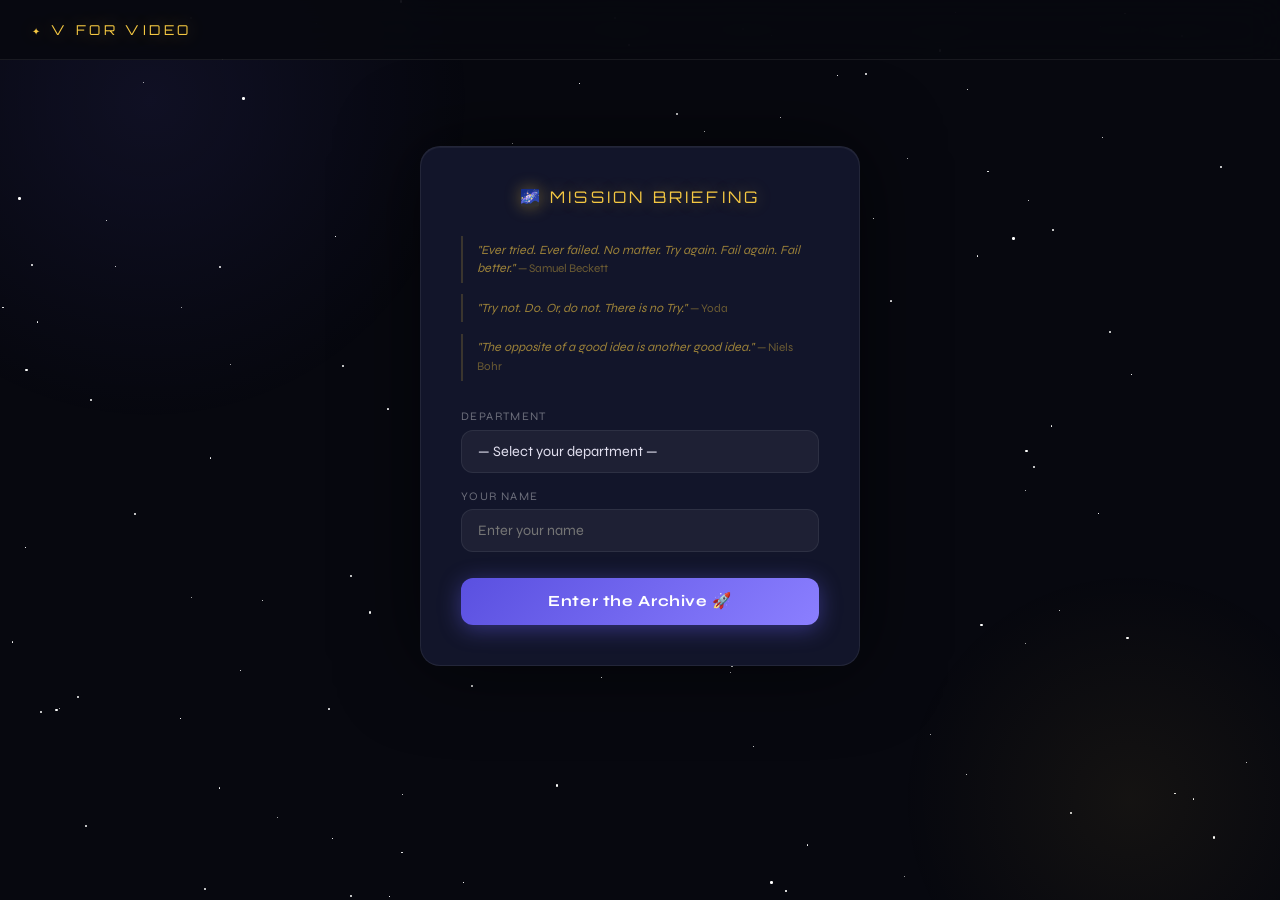
==== library.html @ 7c53928f "Add files via upload" ====
<!DOCTYPE html>
<html lang="en">
<head>
  <meta charset="UTF-8" />
  <meta name="viewport" content="width=device-width, initial-scale=1.0, viewport-fit=cover"/>
  <title>V for Video 🌌 — Archive</title>
  <link rel="preconnect" href="https://fonts.googleapis.com">
  <link rel="stylesheet" href="https://fonts.googleapis.com/css2?family=Orbitron:wght@500;800&family=Syne:wght@400;600;700&display=swap">
  <link rel="stylesheet" href="shared.css">
  <style>
    /* Category filter bar */
    .cat-bar {
      display: flex; align-items: center; gap: .8rem;
      margin-bottom: 2rem; position: relative; flex-wrap: wrap;
    }
    .cat-menu-btn {
      display: inline-flex; align-items: center; gap: .55rem;
      padding: .55rem 1.1rem;
      border: 1px solid var(--border); border-radius: 99px;
      background: rgba(255,255,255,.04);
      color: var(--text); font-family: var(--font-body); font-size: .85rem;
      cursor: pointer; transition: all .2s;
    }
    .cat-menu-btn:hover, .cat-menu-btn.active {
      border-color: var(--gold); color: var(--gold); background: var(--gold-dim);
    }
    .cat-menu-btn .arrow { font-size: .65rem; transition: transform .2s; display: inline-block; }
    .cat-menu-btn.open .arrow { transform: rotate(180deg); }
    .cat-active-label { font-size: .8rem; color: var(--muted); }
    .cat-active-label span { color: var(--gold); font-weight: 600; }

    .cat-dropdown {
      display: none; position: absolute; top: calc(100% + 8px); left: 0;
      min-width: 200px; z-index: 50;
      background: #1a1c35; border: 1px solid var(--border);
      border-radius: var(--r); padding: .5rem;
      box-shadow: 0 16px 40px rgba(0,0,0,.6);
      animation: dropIn .18s ease forwards;
      max-height: 60vh; overflow-y: auto;
    }
    .cat-dropdown.open { display: block; }
    @keyframes dropIn {
      from { opacity:0; transform:translateY(-6px); }
      to   { opacity:1; transform:translateY(0); }
    }
    .cat-option {
      padding: .55rem .9rem; border-radius: 8px;
      font-family: var(--font-body); font-size: .85rem;
      color: var(--muted); cursor: pointer; transition: all .15s;
    }
    .cat-option:hover { background: rgba(255,255,255,.06); color: var(--text); }
    .cat-option.active { color: var(--gold); background: var(--gold-dim); font-weight: 600; }

    /* Stats bar */
    .stats-bar {
      display: flex; align-items: center; gap: 1.5rem;
      margin-bottom: 1.5rem; flex-wrap: wrap;
    }
    .stat-pill {
      display: flex; align-items: center; gap: .5rem;
      background: var(--card); border: 1px solid var(--border);
      border-radius: 99px; padding: .45rem 1rem;
      font-size: .8rem; color: var(--muted);
    }
    .stat-pill strong { color: var(--text); font-weight: 700; }
    .stat-pill.gold strong { color: var(--gold); }
    .stat-pill.green strong { color: var(--green); }

    /* Video grid */
    .video-grid {
      display: grid;
      grid-template-columns: repeat(auto-fill, minmax(270px, 1fr));
      gap: 1.2rem;
    }
    @media (max-width: 600px) {
      .video-grid { grid-template-columns: 1fr 1fr; gap: .8rem; }
    }
    @media (max-width: 380px) {
      .video-grid { grid-template-columns: 1fr; }
    }

    /* Video card */
    .vid-card {
      background: var(--card); border: 1px solid var(--border);
      border-radius: var(--r); overflow: hidden;
      transition: transform .22s, box-shadow .22s, border-color .22s;
      animation: fadeInUp .4s both;
      animation-delay: calc(var(--i) * 0.04s);
      text-decoration: none; display: block; color: inherit;
    }
    .vid-card:hover {
      transform: translateY(-5px);
      border-color: rgba(108,99,255,.5);
      box-shadow: 0 12px 40px rgba(0,0,0,.5), 0 0 0 1px rgba(108,99,255,.2);
    }
    @media (hover: none) {
      /* No hover lift on touch devices — avoids sticky hover states */
      .vid-card:hover { transform: none; box-shadow: none; border-color: var(--border); }
      .vid-card:active { opacity: .85; }
    }
    @keyframes fadeInUp {
      from { opacity:0; transform:translateY(18px); }
      to   { opacity:1; transform:translateY(0); }
    }

    .thumb-wrap {
      position: relative; width: 100%; aspect-ratio: 16/9;
      overflow: hidden; background: #0b0d1c;
    }
    .thumb-wrap img {
      width:100%; height:100%; object-fit:cover; display:block;
      transition: transform .4s ease;
    }
    .vid-card:hover .thumb-wrap img { transform: scale(1.05); }
    @media (hover: none) { .vid-card:hover .thumb-wrap img { transform: none; } }

    .play-overlay {
      position: absolute; inset: 0;
      display: flex; align-items: center; justify-content: center;
      background: rgba(0,0,0,.35); opacity: 0; transition: opacity .22s;
    }
    .vid-card:hover .play-overlay { opacity: 1; }
    @media (hover: none) { .play-overlay { opacity: 1; background: rgba(0,0,0,.18); } }

    .play-icon {
      width: 48px; height: 48px; background: rgba(245,200,66,.92);
      border-radius: 50%; display: flex; align-items: center; justify-content: center;
      box-shadow: 0 0 24px rgba(245,200,66,.5); transform: scale(.85); transition: transform .2s;
    }
    .vid-card:hover .play-icon { transform: scale(1); }
    @media (hover: none) { .play-icon { transform: scale(.75); } }
    .play-icon svg { margin-left: 3px; }

    .completed-badge {
      position: absolute; top: 8px; right: 8px;
      background: var(--green); color: #04200e;
      font-size: .65rem; font-weight: 700; letter-spacing: .08em;
      padding: .22rem .55rem; border-radius: 99px; display: none;
    }
    .vid-card.completed .completed-badge { display: block; }

    .thumb-progress {
      position: absolute; bottom: 0; left: 0; right: 0;
      height: 4px; background: rgba(255,255,255,.12);
    }
    .thumb-progress-fill {
      height: 100%; background: var(--gold); transition: width .5s ease; width: 0%;
    }
    .vid-card.completed .thumb-progress-fill { background: var(--green); }

    .vid-info { padding: .9rem 1rem; }
    @media (max-width: 600px) { .vid-info { padding: .65rem .75rem; } }
    .vid-title {
      font-size: .9rem; font-weight: 600; color: var(--text);
      line-height: 1.4; margin-bottom: .35rem;
      display: -webkit-box; -webkit-line-clamp: 2;
      -webkit-box-orient: vertical; overflow: hidden;
    }
    @media (max-width: 600px) { .vid-title { font-size: .78rem; } }
    .vid-meta {
      font-size: .75rem; color: var(--muted);
      display: flex; align-items: center; gap: .5rem; flex-wrap: wrap;
    }
    @media (max-width: 600px) { .vid-meta { font-size: .68rem; } }
    .vid-meta .dot { width:3px; height:3px; border-radius:50%; background:var(--muted); flex-shrink:0; }

    /* Empty state */
    .empty-state {
      text-align: center; padding: 4rem 2rem;
      color: var(--muted); font-size: .95rem;
    }
    .empty-state .emoji { font-size: 3rem; display: block; margin-bottom: 1rem; }

    /* Skeleton loader */
    .skeleton-grid {
      display: grid;
      grid-template-columns: repeat(auto-fill, minmax(270px, 1fr));
      gap: 1.2rem;
    }
    @media (max-width: 600px) { .skeleton-grid { grid-template-columns: 1fr 1fr; gap: .8rem; } }
    .skeleton-card {
      background: var(--card); border: 1px solid var(--border);
      border-radius: var(--r); overflow: hidden;
    }
    .skeleton-thumb { width:100%; aspect-ratio:16/9; background: linear-gradient(90deg, #12152a 25%, #1c2040 50%, #12152a 75%); background-size: 200% 100%; animation: shimmer 1.4s infinite; }
    .skeleton-body { padding: .9rem 1rem; }
    .skeleton-line { height: 12px; border-radius: 6px; background: linear-gradient(90deg, #12152a 25%, #1c2040 50%, #12152a 75%); background-size: 200% 100%; animation: shimmer 1.4s infinite; margin-bottom: .5rem; }
    .skeleton-line.short { width: 60%; }
    @keyframes shimmer { to { background-position: -200% 0; } }
  </style>
</head>
<body>
<div id="stars"></div>

<nav>
  <a href="library.html" class="logo">✦ V FOR VIDEO</a>
  <div style="position:relative;" id="menuWrap">
    <button class="menu-btn" id="menuBtn" aria-label="Menu" aria-expanded="false">
      <svg width="18" height="14" viewBox="0 0 18 14" fill="none">
        <rect width="18" height="2" rx="1" fill="rgba(245,200,66,0.85)"/>
        <rect y="6" width="12" height="2" rx="1" fill="rgba(245,200,66,0.85)"/>
        <rect y="12" width="16" height="2" rx="1" fill="rgba(245,200,66,0.85)"/>
      </svg>
    </button>
    <div class="menu-dropdown" id="menuDropdown">
      <div class="menu-dropdown-header">Logged in as</div>
      <div class="menu-user-name" id="menuName">—</div>
      <div class="menu-user-dept" id="menuDept">—</div>
      <button class="menu-logout" id="logoutBtn">⏻ Log out</button>
    </div>
  </div>
</nav>

<div class="wrap">
  <div class="section-eyebrow">VIDEO ARCHIVE</div>

  <div class="stats-bar" id="statsBar" style="display:none">
    <div class="stat-pill gold"><span>📼</span> <strong id="statTotal">0</strong> videos</div>
    <div class="stat-pill green"><span>✅</span> <strong id="statDone">0</strong> completed</div>
    <div class="stat-pill"><span>🔥</span> <strong id="statPct">0%</strong> done</div>
  </div>

  <div class="cat-bar" id="catBar" style="display:none">
    <button class="cat-menu-btn" id="catMenuBtn">
      ☰ Filter Category <span class="arrow">▼</span>
    </button>
    <div class="cat-dropdown" id="catDropdown"></div>
    <span class="cat-active-label">Showing: <span id="catActiveLabel">All</span></span>
  </div>

  <!-- Skeleton while loading -->
  <div class="skeleton-grid" id="skeletonGrid">
    <div class="skeleton-card"><div class="skeleton-thumb"></div><div class="skeleton-body"><div class="skeleton-line"></div><div class="skeleton-line short"></div></div></div>
    <div class="skeleton-card"><div class="skeleton-thumb"></div><div class="skeleton-body"><div class="skeleton-line"></div><div class="skeleton-line short"></div></div></div>
    <div class="skeleton-card"><div class="skeleton-thumb"></div><div class="skeleton-body"><div class="skeleton-line"></div><div class="skeleton-line short"></div></div></div>
    <div class="skeleton-card"><div class="skeleton-thumb"></div><div class="skeleton-body"><div class="skeleton-line"></div><div class="skeleton-line short"></div></div></div>
    <div class="skeleton-card"><div class="skeleton-thumb"></div><div class="skeleton-body"><div class="skeleton-line"></div><div class="skeleton-line short"></div></div></div>
    <div class="skeleton-card"><div class="skeleton-thumb"></div><div class="skeleton-body"><div class="skeleton-line"></div><div class="skeleton-line short"></div></div></div>
  </div>

  <div class="video-grid" id="videoGrid"></div>
</div>

<div class="toast" id="toast"></div>

<script type="module">
  import { initStars, initNav, requireAuth, fetchData, getProgress, getCompleted, toUrlId, extractYtId, escHtml } from './shared.js';

  initStars();
  const auth = requireAuth();
  if (!auth) throw new Error('Not authenticated');
  initNav(auth);

  // Logout
  document.getElementById('logoutBtn').addEventListener('click', () => {
    try { localStorage.removeItem('vfv_name'); localStorage.removeItem('vfv_dept'); } catch {}
    window.location.href = 'index.html';
  });

  let quizData = [];
  let activeCategory = 'all';
  let completedSet = getCompleted();
  let watchedMap = getProgress();

  // Category dropdown state
  const catMenuBtn = document.getElementById('catMenuBtn');
  const catDropdown = document.getElementById('catDropdown');

  function closeCat() {
    catDropdown.classList.remove('open');
    catMenuBtn.classList.remove('open');
  }
  catMenuBtn.addEventListener('click', (e) => {
    e.stopPropagation();
    const open = catDropdown.classList.toggle('open');
    catMenuBtn.classList.toggle('open', open);
  });
  document.addEventListener('click', closeCat);
  catDropdown.addEventListener('click', (e) => e.stopPropagation());

  function buildCategories() {
    const cats = ['all', ...new Set(quizData.map(q => q.category))];
    catDropdown.innerHTML = '';
    cats.forEach(cat => {
      const opt = document.createElement('div');
      opt.className = 'cat-option' + (cat === activeCategory ? ' active' : '');
      opt.textContent = cat === 'all' ? '⭐ All' : cat;
      opt.addEventListener('click', () => {
        activeCategory = cat;
        document.getElementById('catActiveLabel').textContent = cat === 'all' ? 'All' : cat;
        catDropdown.querySelectorAll('.cat-option').forEach(o => o.classList.remove('active'));
        opt.classList.add('active');
        closeCat();
        renderGrid();
      });
      catDropdown.appendChild(opt);
    });
  }

  function updateStats() {
    const total = quizData.length;
    const done = completedSet.size;
    const pct = total > 0 ? Math.round((done / total) * 100) : 0;
    document.getElementById('statTotal').textContent = total;
    document.getElementById('statDone').textContent = done;
    document.getElementById('statPct').textContent = pct + '%';
    document.getElementById('statsBar').style.display = '';
  }

  function renderGrid() {
    const grid = document.getElementById('videoGrid');
    const filtered = activeCategory === 'all'
      ? quizData
      : quizData.filter(q => q.category === activeCategory);

    grid.innerHTML = '';

    if (filtered.length === 0) {
      grid.innerHTML = '<div class="empty-state"><span class="emoji">🎬</span>No videos in this category yet.</div>';
      return;
    }

    filtered.forEach((vid, i) => {
      const ytId = extractYtId(vid.video);
      const watched = watchedMap[vid.questId] || 0;
      const pct = vid.watchTarget > 0 ? Math.min((watched / vid.watchTarget) * 100, 100) : 0;
      const done = completedSet.has(String(vid.questId));
      const urlId = toUrlId(vid.questId);

      const card = document.createElement('a');
      card.className = 'vid-card' + (done ? ' completed' : '');
      card.href = `video.html?id=${encodeURIComponent(urlId)}`;
      card.style.setProperty('--i', i);
      // Prefetch on hover (desktop) for snappier navigation
      card.addEventListener('mouseenter', () => {
        const link = document.createElement('link');
        link.rel = 'prefetch'; link.href = card.href;
        document.head.appendChild(link);
      }, { once: true });

      card.innerHTML = `
        <div class="thumb-wrap">
          <img
            src="https://img.youtube.com/vi/${escHtml(ytId)}/hqdefault.jpg"
            alt="${escHtml(vid.title)}"
            loading="lazy"
            onerror="this.src='https://img.youtube.com/vi/${escHtml(ytId)}/mqdefault.jpg'"
          >
          <div class="play-overlay">
            <div class="play-icon">
              <svg width="18" height="20" viewBox="0 0 18 20" fill="none">
                <path d="M1 1L17 10L1 19V1Z" fill="#07080f"/>
              </svg>
            </div>
          </div>
          <div class="completed-badge">✓ WATCHED</div>
          <div class="thumb-progress">
            <div class="thumb-progress-fill" style="width:${pct}%"></div>
          </div>
        </div>
        <div class="vid-info">
          <div class="vid-title">${escHtml(vid.title)}</div>
          <div class="vid-meta">
            <span>${escHtml(vid.category)}</span>
            <span class="dot"></span>
            <span>⏱ ${vid.watchTarget}s required</span>
          </div>
        </div>`;

      grid.appendChild(card);
    });
  }

  // Init
  (async () => {
    try {
      quizData = await fetchData();
      document.getElementById('skeletonGrid').style.display = 'none';
      document.getElementById('catBar').style.display = '';
      buildCategories();
      updateStats();
      renderGrid();
    } catch (e) {
      document.getElementById('skeletonGrid').style.display = 'none';
      document.getElementById('videoGrid').innerHTML =
        '<div class="empty-state"><span class="emoji">⚠️</span>Failed to load videos. Please refresh.</div>';
    }
  })();

  // Listen for storage changes from video page (progress updates)
  window.addEventListener('storage', (e) => {
    if (e.key === 'vfv_progress') {
      watchedMap = JSON.parse(e.newValue || '{}');
      renderGrid();
    }
    if (e.key === 'vfv_completed') {
      completedSet = new Set(JSON.parse(e.newValue || '[]'));
      updateStats();
      renderGrid();
    }
  });
</script>
</body>
</html>
---- shared.css ----
/* shared.css — V for Video global styles */
:root {
  --bg: #07080f;
  --surface: #0e1020;
  --card: #12152a;
  --border: rgba(255,255,255,0.07);
  --gold: #f5c842;
  --gold-dim: rgba(245,200,66,0.18);
  --accent: #6c63ff;
  --accent-soft: rgba(108,99,255,0.2);
  --text: #e2e0f0;
  --muted: rgba(255,255,255,0.38);
  --green: #23d18b;
  --r: 12px;
  --font-head: 'Orbitron', monospace;
  --font-body: 'Syne', sans-serif;
}
*, *::before, *::after { box-sizing: border-box; margin: 0; padding: 0; }

body {
  font-family: var(--font-body);
  background: var(--bg);
  color: var(--text);
  min-height: 100vh;
  overflow-x: hidden;
}

/* Stars */
#stars { position: fixed; inset: 0; z-index: 0; pointer-events: none; }
.star {
  position: absolute; border-radius: 50%; background: #fff;
  animation: tw var(--d,3s) ease-in-out infinite var(--dl,0s);
}
@keyframes tw {
  0%,100% { opacity: var(--lo,.05); }
  50%      { opacity: var(--hi,.7); }
}
body::before {
  content:''; position:fixed; width:700px; height:700px;
  background: radial-gradient(circle, rgba(108,99,255,.09) 0%, transparent 65%);
  top:-250px; left:-200px; border-radius:50%; pointer-events:none; z-index:0;
}
body::after {
  content:''; position:fixed; width:500px; height:500px;
  background: radial-gradient(circle, rgba(245,200,66,.06) 0%, transparent 65%);
  bottom:-150px; right:-100px; border-radius:50%; pointer-events:none; z-index:0;
}

/* Nav */
nav {
  position: sticky; top: 0; z-index: 100;
  background: rgba(7,8,15,.88);
  backdrop-filter: blur(18px);
  border-bottom: 1px solid var(--border);
  padding: 0 2rem;
  height: 60px;
  display: flex; align-items: center; justify-content: space-between;
}
.logo {
  font-family: var(--font-head);
  font-size: .85rem;
  letter-spacing: .25em;
  color: var(--gold);
  text-shadow: 0 0 18px rgba(245,200,66,.45);
  text-decoration: none;
}
@media (max-width: 480px) {
  nav { padding: 0 1rem; }
  .logo { font-size: .72rem; letter-spacing: .15em; }
}

/* Menu button */
.menu-btn {
  display: none;
  align-items: center; justify-content: center;
  width: 40px; height: 40px;
  background: rgba(255,255,255,.05);
  border: 1px solid var(--border);
  border-radius: 10px;
  cursor: pointer;
  transition: all .2s;
  position: relative;
}
.menu-btn:hover { border-color: var(--gold); background: var(--gold-dim); }
.menu-btn svg { transition: transform .2s; }
.menu-btn.open svg { transform: rotate(90deg); }

.menu-dropdown {
  display: none;
  position: absolute;
  top: calc(100% + 8px);
  right: 0;
  min-width: 200px;
  background: #1a1c35;
  border: 1px solid var(--border);
  border-radius: var(--r);
  padding: .6rem;
  box-shadow: 0 16px 40px rgba(0,0,0,.6);
  animation: dropIn .18s ease forwards;
}
.menu-dropdown.open { display: block; }
@keyframes dropIn {
  from { opacity:0; transform:translateY(-6px); }
  to   { opacity:1; transform:translateY(0); }
}
.menu-dropdown-header {
  padding: .5rem .75rem .4rem;
  font-size: .7rem;
  letter-spacing: .12em;
  text-transform: uppercase;
  color: var(--muted);
  border-bottom: 1px solid var(--border);
  margin-bottom: .4rem;
}
.menu-user-name { padding: .45rem .75rem; font-size: .88rem; font-weight: 600; color: var(--text); }
.menu-user-dept { padding: .2rem .75rem .5rem; font-size: .78rem; color: var(--gold); }
.menu-logout {
  display: block; width: 100%; padding: .55rem .75rem;
  margin-top: .3rem; border-top: 1px solid var(--border);
  background: none; border-left: none; border-right: none; border-bottom: none;
  color: var(--muted); font-family: var(--font-body); font-size: .82rem;
  cursor: pointer; text-align: left; border-radius: 8px;
  transition: all .15s;
}
.menu-logout:hover { background: rgba(255,60,60,.12); color: #ff6b6b; }

/* Wrap */
.wrap {
  position: relative; z-index: 1;
  max-width: 1280px;
  margin: 0 auto;
  padding: 2rem 1.5rem 5rem;
}
@media (max-width: 480px) { .wrap { padding: 1.25rem 1rem 4rem; } }

/* Common components */
.section-eyebrow {
  font-family: var(--font-head); font-size: .7rem; letter-spacing: .22em;
  color: var(--gold); margin-bottom: 1.2rem;
  display: flex; align-items: center; gap: .7rem;
}
.section-eyebrow::after { content:''; flex:1; height:1px; background:var(--border); }

.back-btn {
  display: inline-flex; align-items: center; gap: .4rem;
  padding: .5rem 1rem; background: rgba(255,255,255,.06);
  border: 1px solid var(--border); border-radius: 99px;
  color: var(--muted); font-family: var(--font-body); font-size: .82rem;
  cursor: pointer; transition: all .2s; text-decoration: none;
}
.back-btn:hover { color: var(--gold); border-color: var(--gold); background: var(--gold-dim); }

.spinner {
  display: inline-block; width: 14px; height: 14px;
  border: 2px solid rgba(255,255,255,.2); border-top-color: #fff;
  border-radius: 50%; animation: spin .6s linear infinite;
  vertical-align: middle; margin-right: .4rem;
}
@keyframes spin { to { transform: rotate(360deg); } }

/* Field styles */
.field-label {
  display: block;
  font-size: .72rem; letter-spacing: .12em; text-transform: uppercase;
  color: var(--muted); margin-bottom: .4rem; margin-top: 1rem;
}
select, input[type=text] {
  width: 100%; padding: .75rem 1rem;
  background: rgba(255,255,255,.05);
  border: 1px solid var(--border);
  border-radius: var(--r);
  color: var(--text); font-family: var(--font-body); font-size: .9rem;
  outline: none; transition: border-color .2s, box-shadow .2s; appearance: none;
}
select:focus, input:focus {
  border-color: var(--accent); box-shadow: 0 0 0 3px var(--accent-soft);
}
select option { background: #1a1b30; }

/* Toast notifications */
.toast {
  position: fixed; bottom: 1.5rem; left: 50%; transform: translateX(-50%) translateY(20px);
  background: #1a1c35; border: 1px solid var(--border);
  border-radius: 99px; padding: .6rem 1.2rem;
  font-size: .84rem; color: var(--text);
  box-shadow: 0 8px 32px rgba(0,0,0,.5);
  opacity: 0; transition: all .3s; z-index: 999; white-space: nowrap;
  pointer-events: none;
}
.toast.show { opacity: 1; transform: translateX(-50%) translateY(0); }
.toast.success { border-color: var(--green); color: var(--green); }
.toast.error { border-color: #ff6b6b; color: #ff6b6b; }
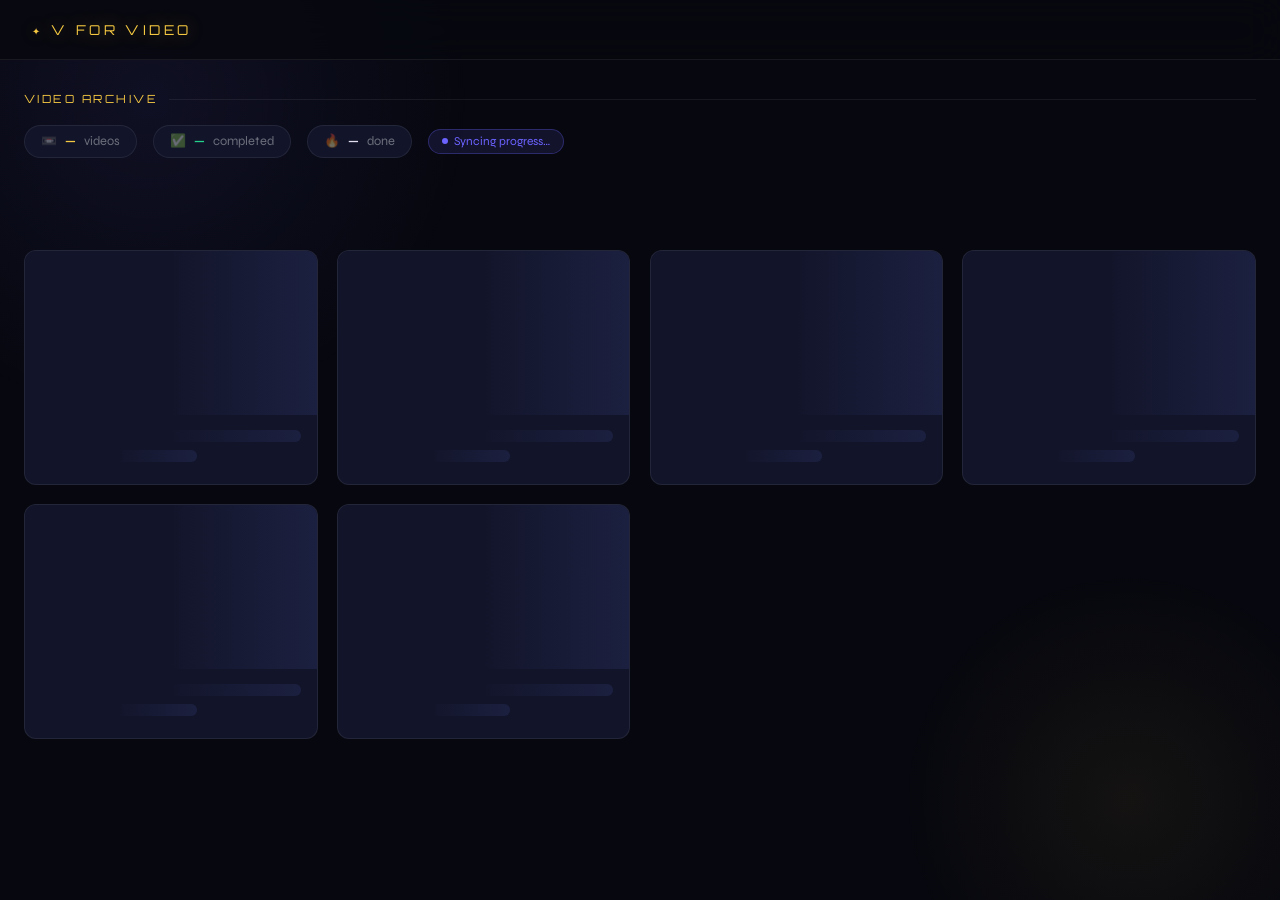
==== commit 830cefed: "Update library.html" ====
--- a/library.html
+++ b/library.html
@@ -8,7 +8,7 @@
   <link rel="stylesheet" href="https://fonts.googleapis.com/css2?family=Orbitron:wght@500;800&family=Syne:wght@400;600;700&display=swap">
   <link rel="stylesheet" href="shared.css">
   <style>
-    /* Category filter bar */
+    /* ── Category filter ── */
     .cat-bar {
       display: flex; align-items: center; gap: .8rem;
       margin-bottom: 2rem; position: relative; flex-wrap: wrap;
@@ -21,7 +21,7 @@
       color: var(--text); font-family: var(--font-body); font-size: .85rem;
       cursor: pointer; transition: all .2s;
     }
-    .cat-menu-btn:hover, .cat-menu-btn.active {
+    .cat-menu-btn:hover, .cat-menu-btn.open {
       border-color: var(--gold); color: var(--gold); background: var(--gold-dim);
     }
     .cat-menu-btn .arrow { font-size: .65rem; transition: transform .2s; display: inline-block; }
@@ -51,9 +51,9 @@
     .cat-option:hover { background: rgba(255,255,255,.06); color: var(--text); }
     .cat-option.active { color: var(--gold); background: var(--gold-dim); font-weight: 600; }
 
-    /* Stats bar */
+    /* ── Stats bar ── */
     .stats-bar {
-      display: flex; align-items: center; gap: 1.5rem;
+      display: flex; align-items: center; gap: 1rem;
       margin-bottom: 1.5rem; flex-wrap: wrap;
     }
     .stat-pill {
@@ -66,7 +66,28 @@
     .stat-pill.gold strong { color: var(--gold); }
     .stat-pill.green strong { color: var(--green); }
 
-    /* Video grid */
+    /* Sync indicator — shown while Supabase is loading */
+    .sync-pill {
+      display: inline-flex; align-items: center; gap: .4rem;
+      padding: .3rem .8rem;
+      background: rgba(108,99,255,.12); border: 1px solid rgba(108,99,255,.3);
+      border-radius: 99px; font-size: .75rem; color: var(--accent);
+    }
+    .sync-dot {
+      width: 6px; height: 6px; border-radius: 50%;
+      background: var(--accent); animation: pulse 1s infinite;
+    }
+    @keyframes pulse { 0%,100%{opacity:1} 50%{opacity:.2} }
+    .sync-pill.done {
+      background: rgba(35,209,139,.08); border-color: rgba(35,209,139,.3); color: var(--green);
+    }
+    .sync-pill.done .sync-dot { background: var(--green); animation: none; }
+    .sync-pill.error {
+      background: rgba(255,100,100,.08); border-color: rgba(255,100,100,.3); color: #ff8080;
+    }
+    .sync-pill.error .sync-dot { background: #ff8080; animation: none; }
+
+    /* ── Video grid ── */
     .video-grid {
       display: grid;
       grid-template-columns: repeat(auto-fill, minmax(270px, 1fr));
@@ -79,7 +100,7 @@
       .video-grid { grid-template-columns: 1fr; }
     }
 
-    /* Video card */
+    /* ── Video card ── */
     .vid-card {
       background: var(--card); border: 1px solid var(--border);
       border-radius: var(--r); overflow: hidden;
@@ -94,7 +115,6 @@
       box-shadow: 0 12px 40px rgba(0,0,0,.5), 0 0 0 1px rgba(108,99,255,.2);
     }
     @media (hover: none) {
-      /* No hover lift on touch devices — avoids sticky hover states */
       .vid-card:hover { transform: none; box-shadow: none; border-color: var(--border); }
       .vid-card:active { opacity: .85; }
     }
@@ -164,24 +184,21 @@
     @media (max-width: 600px) { .vid-meta { font-size: .68rem; } }
     .vid-meta .dot { width:3px; height:3px; border-radius:50%; background:var(--muted); flex-shrink:0; }
 
-    /* Empty state */
+    /* ── Empty / skeleton ── */
     .empty-state {
+      grid-column: 1 / -1;
       text-align: center; padding: 4rem 2rem;
       color: var(--muted); font-size: .95rem;
     }
     .empty-state .emoji { font-size: 3rem; display: block; margin-bottom: 1rem; }
 
-    /* Skeleton loader */
     .skeleton-grid {
       display: grid;
       grid-template-columns: repeat(auto-fill, minmax(270px, 1fr));
       gap: 1.2rem;
     }
     @media (max-width: 600px) { .skeleton-grid { grid-template-columns: 1fr 1fr; gap: .8rem; } }
-    .skeleton-card {
-      background: var(--card); border: 1px solid var(--border);
-      border-radius: var(--r); overflow: hidden;
-    }
+    .skeleton-card { background: var(--card); border: 1px solid var(--border); border-radius: var(--r); overflow: hidden; }
     .skeleton-thumb { width:100%; aspect-ratio:16/9; background: linear-gradient(90deg, #12152a 25%, #1c2040 50%, #12152a 75%); background-size: 200% 100%; animation: shimmer 1.4s infinite; }
     .skeleton-body { padding: .9rem 1rem; }
     .skeleton-line { height: 12px; border-radius: 6px; background: linear-gradient(90deg, #12152a 25%, #1c2040 50%, #12152a 75%); background-size: 200% 100%; animation: shimmer 1.4s infinite; margin-bottom: .5rem; }
@@ -214,13 +231,17 @@
 <div class="wrap">
   <div class="section-eyebrow">VIDEO ARCHIVE</div>
 
-  <div class="stats-bar" id="statsBar" style="display:none">
-    <div class="stat-pill gold"><span>📼</span> <strong id="statTotal">0</strong> videos</div>
-    <div class="stat-pill green"><span>✅</span> <strong id="statDone">0</strong> completed</div>
-    <div class="stat-pill"><span>🔥</span> <strong id="statPct">0%</strong> done</div>
+  <div class="stats-bar" id="statsBar">
+    <div class="stat-pill gold"><span>📼</span> <strong id="statTotal">—</strong> videos</div>
+    <div class="stat-pill green"><span>✅</span> <strong id="statDone">—</strong> completed</div>
+    <div class="stat-pill"><span>🔥</span> <strong id="statPct">—</strong> done</div>
+    <div class="sync-pill" id="syncPill">
+      <div class="sync-dot"></div>
+      <span id="syncLabel">Syncing progress…</span>
+    </div>
   </div>
 
-  <div class="cat-bar" id="catBar" style="display:none">
+  <div class="cat-bar" id="catBar" style="visibility:hidden">
     <button class="cat-menu-btn" id="catMenuBtn">
       ☰ Filter Category <span class="arrow">▼</span>
     </button>
@@ -228,7 +249,6 @@
     <span class="cat-active-label">Showing: <span id="catActiveLabel">All</span></span>
   </div>
 
-  <!-- Skeleton while loading -->
   <div class="skeleton-grid" id="skeletonGrid">
     <div class="skeleton-card"><div class="skeleton-thumb"></div><div class="skeleton-body"><div class="skeleton-line"></div><div class="skeleton-line short"></div></div></div>
     <div class="skeleton-card"><div class="skeleton-thumb"></div><div class="skeleton-body"><div class="skeleton-line"></div><div class="skeleton-line short"></div></div></div>
@@ -238,20 +258,27 @@
     <div class="skeleton-card"><div class="skeleton-thumb"></div><div class="skeleton-body"><div class="skeleton-line"></div><div class="skeleton-line short"></div></div></div>
   </div>
 
-  <div class="video-grid" id="videoGrid"></div>
+  <div class="video-grid" id="videoGrid" style="display:none"></div>
 </div>
 
 <div class="toast" id="toast"></div>
 
 <script type="module">
-  import { initStars, initNav, requireAuth, fetchData, getProgress, getCompleted, toUrlId, extractYtId, escHtml } from './shared.js';
+  import { createClient } from 'https://esm.sh/@supabase/supabase-js@2';
+  import {
+    initStars, initNav, requireAuth, fetchData, buildQuestIdSet,
+    fetchCompletedFromSupabase, getProgress, markLocalCompleted,
+    toUrlId, extractYtId, escHtml,
+    SUPABASE_URL, SUPABASE_KEY
+  } from './shared.js';
 
   initStars();
   const auth = requireAuth();
   if (!auth) throw new Error('Not authenticated');
   initNav(auth);
 
-  // Logout
+  const supabase = createClient(SUPABASE_URL, SUPABASE_KEY);
+
   document.getElementById('logoutBtn').addEventListener('click', () => {
     try { localStorage.removeItem('vfv_name'); localStorage.removeItem('vfv_dept'); } catch {}
     window.location.href = 'index.html';
@@ -259,14 +286,15 @@
 
   let quizData = [];
   let activeCategory = 'all';
-  let completedSet = getCompleted();
+  let completedSet = new Set();
   let watchedMap = getProgress();
 
-  // Category dropdown state
+  /* ── Category dropdown ── */
   const catMenuBtn = document.getElementById('catMenuBtn');
   const catDropdown = document.getElementById('catDropdown');
 
-  function closeCat() {
+  function closeCat(e) {
+    if (e && catDropdown.contains(e.target)) return;
     catDropdown.classList.remove('open');
     catMenuBtn.classList.remove('open');
   }
@@ -276,7 +304,6 @@
     catMenuBtn.classList.toggle('open', open);
   });
   document.addEventListener('click', closeCat);
-  catDropdown.addEventListener('click', (e) => e.stopPropagation());
 
   function buildCategories() {
     const cats = ['all', ...new Set(quizData.map(q => q.category))];
@@ -290,7 +317,8 @@
         document.getElementById('catActiveLabel').textContent = cat === 'all' ? 'All' : cat;
         catDropdown.querySelectorAll('.cat-option').forEach(o => o.classList.remove('active'));
         opt.classList.add('active');
-        closeCat();
+        catDropdown.classList.remove('open');
+        catMenuBtn.classList.remove('open');
         renderGrid();
       });
       catDropdown.appendChild(opt);
@@ -304,7 +332,17 @@
     document.getElementById('statTotal').textContent = total;
     document.getElementById('statDone').textContent = done;
     document.getElementById('statPct').textContent = pct + '%';
-    document.getElementById('statsBar').style.display = '';
+  }
+
+  function setSyncState(state) {
+    const pill = document.getElementById('syncPill');
+    const label = document.getElementById('syncLabel');
+    pill.className = 'sync-pill ' + state;
+    if (state === 'done') label.textContent = 'Progress synced';
+    else if (state === 'error') label.textContent = 'Sync failed — using local data';
+    else { pill.className = 'sync-pill'; label.textContent = 'Syncing progress…'; }
+    // Auto-hide the pill after success
+    if (state === 'done') setTimeout(() => { pill.style.display = 'none'; }, 3000);
   }
 
   function renderGrid() {
@@ -331,7 +369,6 @@
       card.className = 'vid-card' + (done ? ' completed' : '');
       card.href = `video.html?id=${encodeURIComponent(urlId)}`;
       card.style.setProperty('--i', i);
-      // Prefetch on hover (desktop) for snappier navigation
       card.addEventListener('mouseenter', () => {
         const link = document.createElement('link');
         link.rel = 'prefetch'; link.href = card.href;
@@ -355,7 +392,7 @@
           </div>
           <div class="completed-badge">✓ WATCHED</div>
           <div class="thumb-progress">
-            <div class="thumb-progress-fill" style="width:${pct}%"></div>
+            <div class="thumb-progress-fill" style="width:${done ? 100 : pct}%"></div>
           </div>
         </div>
         <div class="vid-info">
@@ -371,23 +408,43 @@
     });
   }
 
-  // Init
+  /* ── Init: load data then sync completion from Supabase ── */
   (async () => {
     try {
       quizData = await fetchData();
+
+      /* Show grid immediately with local completion data */
+      completedSet = new Set(
+        JSON.parse(localStorage.getItem('vfv_completed') || '[]')
+      );
       document.getElementById('skeletonGrid').style.display = 'none';
-      document.getElementById('catBar').style.display = '';
+      document.getElementById('videoGrid').style.display = '';
+      document.getElementById('catBar').style.visibility = '';
       buildCategories();
       updateStats();
       renderGrid();
+
+      /* Then fetch real completion from Supabase and refresh */
+      const allQuestIds = buildQuestIdSet(quizData);
+      try {
+        completedSet = await fetchCompletedFromSupabase(supabase, auth.name, allQuestIds);
+        setSyncState('done');
+      } catch {
+        setSyncState('error');
+      }
+      updateStats();
+      renderGrid();
+
     } catch (e) {
       document.getElementById('skeletonGrid').style.display = 'none';
+      document.getElementById('videoGrid').style.display = '';
       document.getElementById('videoGrid').innerHTML =
         '<div class="empty-state"><span class="emoji">⚠️</span>Failed to load videos. Please refresh.</div>';
+      setSyncState('error');
     }
   })();
 
-  // Listen for storage changes from video page (progress updates)
+  /* Re-render if video.html wrote progress to localStorage */
   window.addEventListener('storage', (e) => {
     if (e.key === 'vfv_progress') {
       watchedMap = JSON.parse(e.newValue || '{}');
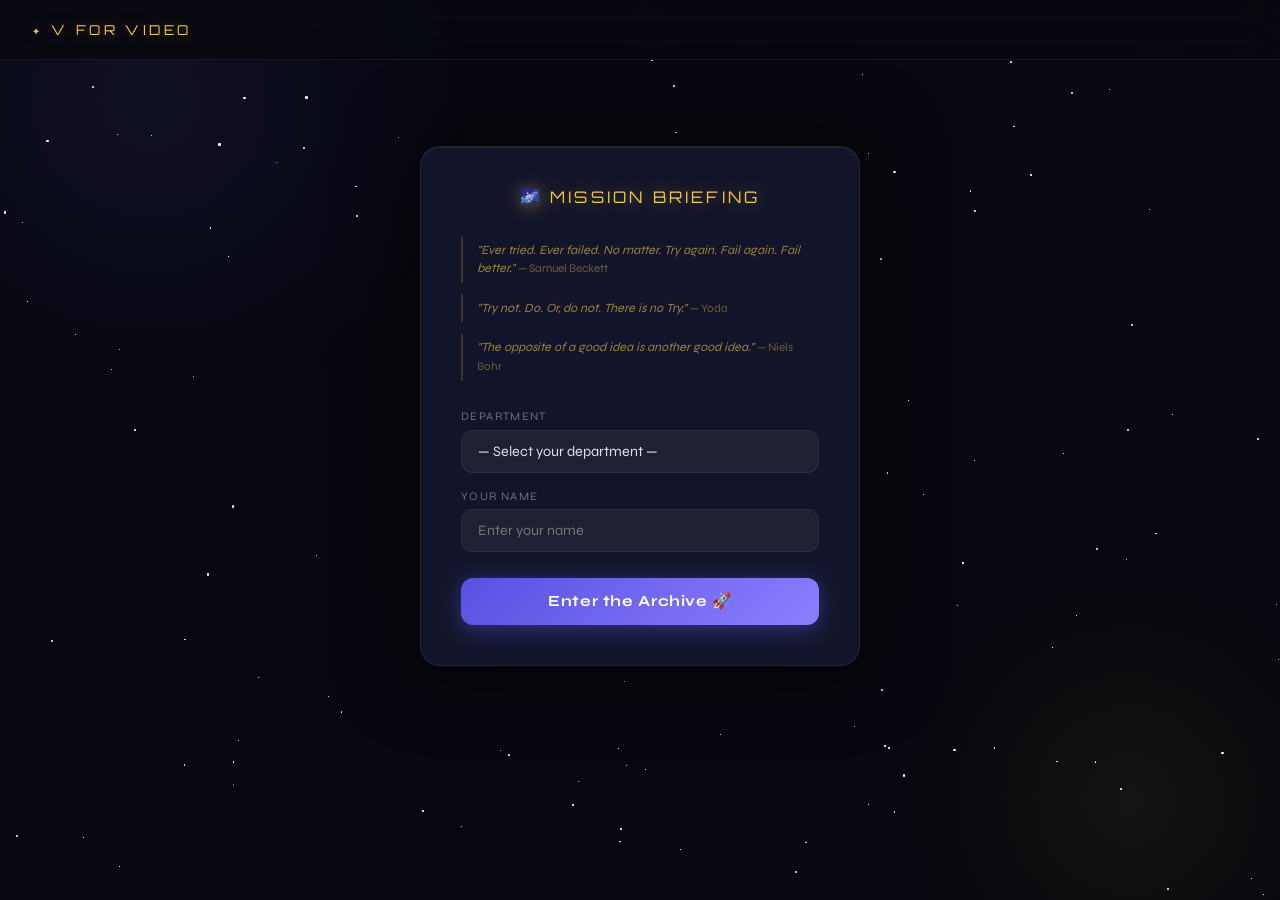
==== commit a76b507d: "Update library.html" ====
--- a/library.html
+++ b/library.html
@@ -8,7 +8,7 @@
   <link rel="stylesheet" href="https://fonts.googleapis.com/css2?family=Orbitron:wght@500;800&family=Syne:wght@400;600;700&display=swap">
   <link rel="stylesheet" href="shared.css">
   <style>
-    /* ── Category filter ── */
+    /* Category filter bar */
     .cat-bar {
       display: flex; align-items: center; gap: .8rem;
       margin-bottom: 2rem; position: relative; flex-wrap: wrap;
@@ -21,7 +21,7 @@
       color: var(--text); font-family: var(--font-body); font-size: .85rem;
       cursor: pointer; transition: all .2s;
     }
-    .cat-menu-btn:hover, .cat-menu-btn.open {
+    .cat-menu-btn:hover, .cat-menu-btn.active {
       border-color: var(--gold); color: var(--gold); background: var(--gold-dim);
     }
     .cat-menu-btn .arrow { font-size: .65rem; transition: transform .2s; display: inline-block; }
@@ -51,9 +51,9 @@
     .cat-option:hover { background: rgba(255,255,255,.06); color: var(--text); }
     .cat-option.active { color: var(--gold); background: var(--gold-dim); font-weight: 600; }
 
-    /* ── Stats bar ── */
+    /* Stats bar */
     .stats-bar {
-      display: flex; align-items: center; gap: 1rem;
+      display: flex; align-items: center; gap: 1.5rem;
       margin-bottom: 1.5rem; flex-wrap: wrap;
     }
     .stat-pill {
@@ -66,28 +66,7 @@
     .stat-pill.gold strong { color: var(--gold); }
     .stat-pill.green strong { color: var(--green); }
 
-    /* Sync indicator — shown while Supabase is loading */
-    .sync-pill {
-      display: inline-flex; align-items: center; gap: .4rem;
-      padding: .3rem .8rem;
-      background: rgba(108,99,255,.12); border: 1px solid rgba(108,99,255,.3);
-      border-radius: 99px; font-size: .75rem; color: var(--accent);
-    }
-    .sync-dot {
-      width: 6px; height: 6px; border-radius: 50%;
-      background: var(--accent); animation: pulse 1s infinite;
-    }
-    @keyframes pulse { 0%,100%{opacity:1} 50%{opacity:.2} }
-    .sync-pill.done {
-      background: rgba(35,209,139,.08); border-color: rgba(35,209,139,.3); color: var(--green);
-    }
-    .sync-pill.done .sync-dot { background: var(--green); animation: none; }
-    .sync-pill.error {
-      background: rgba(255,100,100,.08); border-color: rgba(255,100,100,.3); color: #ff8080;
-    }
-    .sync-pill.error .sync-dot { background: #ff8080; animation: none; }
-
-    /* ── Video grid ── */
+    /* Video grid */
     .video-grid {
       display: grid;
       grid-template-columns: repeat(auto-fill, minmax(270px, 1fr));
@@ -100,7 +79,7 @@
       .video-grid { grid-template-columns: 1fr; }
     }
 
-    /* ── Video card ── */
+    /* Video card */
     .vid-card {
       background: var(--card); border: 1px solid var(--border);
       border-radius: var(--r); overflow: hidden;
@@ -115,6 +94,7 @@
       box-shadow: 0 12px 40px rgba(0,0,0,.5), 0 0 0 1px rgba(108,99,255,.2);
     }
     @media (hover: none) {
+      /* No hover lift on touch devices — avoids sticky hover states */
       .vid-card:hover { transform: none; box-shadow: none; border-color: var(--border); }
       .vid-card:active { opacity: .85; }
     }
@@ -184,21 +164,24 @@
     @media (max-width: 600px) { .vid-meta { font-size: .68rem; } }
     .vid-meta .dot { width:3px; height:3px; border-radius:50%; background:var(--muted); flex-shrink:0; }
 
-    /* ── Empty / skeleton ── */
+    /* Empty state */
     .empty-state {
-      grid-column: 1 / -1;
       text-align: center; padding: 4rem 2rem;
       color: var(--muted); font-size: .95rem;
     }
     .empty-state .emoji { font-size: 3rem; display: block; margin-bottom: 1rem; }
 
+    /* Skeleton loader */
     .skeleton-grid {
       display: grid;
       grid-template-columns: repeat(auto-fill, minmax(270px, 1fr));
       gap: 1.2rem;
     }
     @media (max-width: 600px) { .skeleton-grid { grid-template-columns: 1fr 1fr; gap: .8rem; } }
-    .skeleton-card { background: var(--card); border: 1px solid var(--border); border-radius: var(--r); overflow: hidden; }
+    .skeleton-card {
+      background: var(--card); border: 1px solid var(--border);
+      border-radius: var(--r); overflow: hidden;
+    }
     .skeleton-thumb { width:100%; aspect-ratio:16/9; background: linear-gradient(90deg, #12152a 25%, #1c2040 50%, #12152a 75%); background-size: 200% 100%; animation: shimmer 1.4s infinite; }
     .skeleton-body { padding: .9rem 1rem; }
     .skeleton-line { height: 12px; border-radius: 6px; background: linear-gradient(90deg, #12152a 25%, #1c2040 50%, #12152a 75%); background-size: 200% 100%; animation: shimmer 1.4s infinite; margin-bottom: .5rem; }
@@ -231,17 +214,13 @@
 <div class="wrap">
   <div class="section-eyebrow">VIDEO ARCHIVE</div>
 
-  <div class="stats-bar" id="statsBar">
-    <div class="stat-pill gold"><span>📼</span> <strong id="statTotal">—</strong> videos</div>
-    <div class="stat-pill green"><span>✅</span> <strong id="statDone">—</strong> completed</div>
-    <div class="stat-pill"><span>🔥</span> <strong id="statPct">—</strong> done</div>
-    <div class="sync-pill" id="syncPill">
-      <div class="sync-dot"></div>
-      <span id="syncLabel">Syncing progress…</span>
-    </div>
+  <div class="stats-bar" id="statsBar" style="display:none">
+    <div class="stat-pill gold"><span>📼</span> <strong id="statTotal">0</strong> videos</div>
+    <div class="stat-pill green"><span>✅</span> <strong id="statDone">0</strong> completed</div>
+    <div class="stat-pill"><span>🔥</span> <strong id="statPct">0%</strong> done</div>
   </div>
 
-  <div class="cat-bar" id="catBar" style="visibility:hidden">
+  <div class="cat-bar" id="catBar" style="display:none">
     <button class="cat-menu-btn" id="catMenuBtn">
       ☰ Filter Category <span class="arrow">▼</span>
     </button>
@@ -249,6 +228,7 @@
     <span class="cat-active-label">Showing: <span id="catActiveLabel">All</span></span>
   </div>
 
+  <!-- Skeleton while loading -->
   <div class="skeleton-grid" id="skeletonGrid">
     <div class="skeleton-card"><div class="skeleton-thumb"></div><div class="skeleton-body"><div class="skeleton-line"></div><div class="skeleton-line short"></div></div></div>
     <div class="skeleton-card"><div class="skeleton-thumb"></div><div class="skeleton-body"><div class="skeleton-line"></div><div class="skeleton-line short"></div></div></div>
@@ -258,27 +238,20 @@
     <div class="skeleton-card"><div class="skeleton-thumb"></div><div class="skeleton-body"><div class="skeleton-line"></div><div class="skeleton-line short"></div></div></div>
   </div>
 
-  <div class="video-grid" id="videoGrid" style="display:none"></div>
+  <div class="video-grid" id="videoGrid"></div>
 </div>
 
 <div class="toast" id="toast"></div>
 
 <script type="module">
-  import { createClient } from 'https://esm.sh/@supabase/supabase-js@2';
-  import {
-    initStars, initNav, requireAuth, fetchData, buildQuestIdSet,
-    fetchCompletedFromSupabase, getProgress, markLocalCompleted,
-    toUrlId, extractYtId, escHtml,
-    SUPABASE_URL, SUPABASE_KEY
-  } from './shared.js';
+  import { initStars, initNav, requireAuth, fetchData, getProgress, getCompleted, toUrlId, extractYtId, escHtml } from './shared.js';
 
   initStars();
   const auth = requireAuth();
   if (!auth) throw new Error('Not authenticated');
   initNav(auth);
 
-  const supabase = createClient(SUPABASE_URL, SUPABASE_KEY);
-
+  // Logout
   document.getElementById('logoutBtn').addEventListener('click', () => {
     try { localStorage.removeItem('vfv_name'); localStorage.removeItem('vfv_dept'); } catch {}
     window.location.href = 'index.html';
@@ -286,15 +259,14 @@
 
   let quizData = [];
   let activeCategory = 'all';
-  let completedSet = new Set();
+  let completedSet = getCompleted();
   let watchedMap = getProgress();
 
-  /* ── Category dropdown ── */
+  // Category dropdown state
   const catMenuBtn = document.getElementById('catMenuBtn');
   const catDropdown = document.getElementById('catDropdown');
 
-  function closeCat(e) {
-    if (e && catDropdown.contains(e.target)) return;
+  function closeCat() {
     catDropdown.classList.remove('open');
     catMenuBtn.classList.remove('open');
   }
@@ -304,6 +276,7 @@
     catMenuBtn.classList.toggle('open', open);
   });
   document.addEventListener('click', closeCat);
+  catDropdown.addEventListener('click', (e) => e.stopPropagation());
 
   function buildCategories() {
     const cats = ['all', ...new Set(quizData.map(q => q.category))];
@@ -317,8 +290,7 @@
         document.getElementById('catActiveLabel').textContent = cat === 'all' ? 'All' : cat;
         catDropdown.querySelectorAll('.cat-option').forEach(o => o.classList.remove('active'));
         opt.classList.add('active');
-        catDropdown.classList.remove('open');
-        catMenuBtn.classList.remove('open');
+        closeCat();
         renderGrid();
       });
       catDropdown.appendChild(opt);
@@ -332,17 +304,7 @@
     document.getElementById('statTotal').textContent = total;
     document.getElementById('statDone').textContent = done;
     document.getElementById('statPct').textContent = pct + '%';
-  }
-
-  function setSyncState(state) {
-    const pill = document.getElementById('syncPill');
-    const label = document.getElementById('syncLabel');
-    pill.className = 'sync-pill ' + state;
-    if (state === 'done') label.textContent = 'Progress synced';
-    else if (state === 'error') label.textContent = 'Sync failed — using local data';
-    else { pill.className = 'sync-pill'; label.textContent = 'Syncing progress…'; }
-    // Auto-hide the pill after success
-    if (state === 'done') setTimeout(() => { pill.style.display = 'none'; }, 3000);
+    document.getElementById('statsBar').style.display = '';
   }
 
   function renderGrid() {
@@ -369,6 +331,7 @@
       card.className = 'vid-card' + (done ? ' completed' : '');
       card.href = `video.html?id=${encodeURIComponent(urlId)}`;
       card.style.setProperty('--i', i);
+      // Prefetch on hover (desktop) for snappier navigation
       card.addEventListener('mouseenter', () => {
         const link = document.createElement('link');
         link.rel = 'prefetch'; link.href = card.href;
@@ -392,7 +355,7 @@
           </div>
           <div class="completed-badge">✓ WATCHED</div>
           <div class="thumb-progress">
-            <div class="thumb-progress-fill" style="width:${done ? 100 : pct}%"></div>
+            <div class="thumb-progress-fill" style="width:${pct}%"></div>
           </div>
         </div>
         <div class="vid-info">
@@ -408,43 +371,23 @@
     });
   }
 
-  /* ── Init: load data then sync completion from Supabase ── */
+  // Init
   (async () => {
     try {
       quizData = await fetchData();
-
-      /* Show grid immediately with local completion data */
-      completedSet = new Set(
-        JSON.parse(localStorage.getItem('vfv_completed') || '[]')
-      );
       document.getElementById('skeletonGrid').style.display = 'none';
-      document.getElementById('videoGrid').style.display = '';
-      document.getElementById('catBar').style.visibility = '';
+      document.getElementById('catBar').style.display = '';
       buildCategories();
       updateStats();
       renderGrid();
-
-      /* Then fetch real completion from Supabase and refresh */
-      const allQuestIds = buildQuestIdSet(quizData);
-      try {
-        completedSet = await fetchCompletedFromSupabase(supabase, auth.name, allQuestIds);
-        setSyncState('done');
-      } catch {
-        setSyncState('error');
-      }
-      updateStats();
-      renderGrid();
-
     } catch (e) {
       document.getElementById('skeletonGrid').style.display = 'none';
-      document.getElementById('videoGrid').style.display = '';
       document.getElementById('videoGrid').innerHTML =
         '<div class="empty-state"><span class="emoji">⚠️</span>Failed to load videos. Please refresh.</div>';
-      setSyncState('error');
     }
   })();
 
-  /* Re-render if video.html wrote progress to localStorage */
+  // Listen for storage changes from video page (progress updates)
   window.addEventListener('storage', (e) => {
     if (e.key === 'vfv_progress') {
       watchedMap = JSON.parse(e.newValue || '{}');
